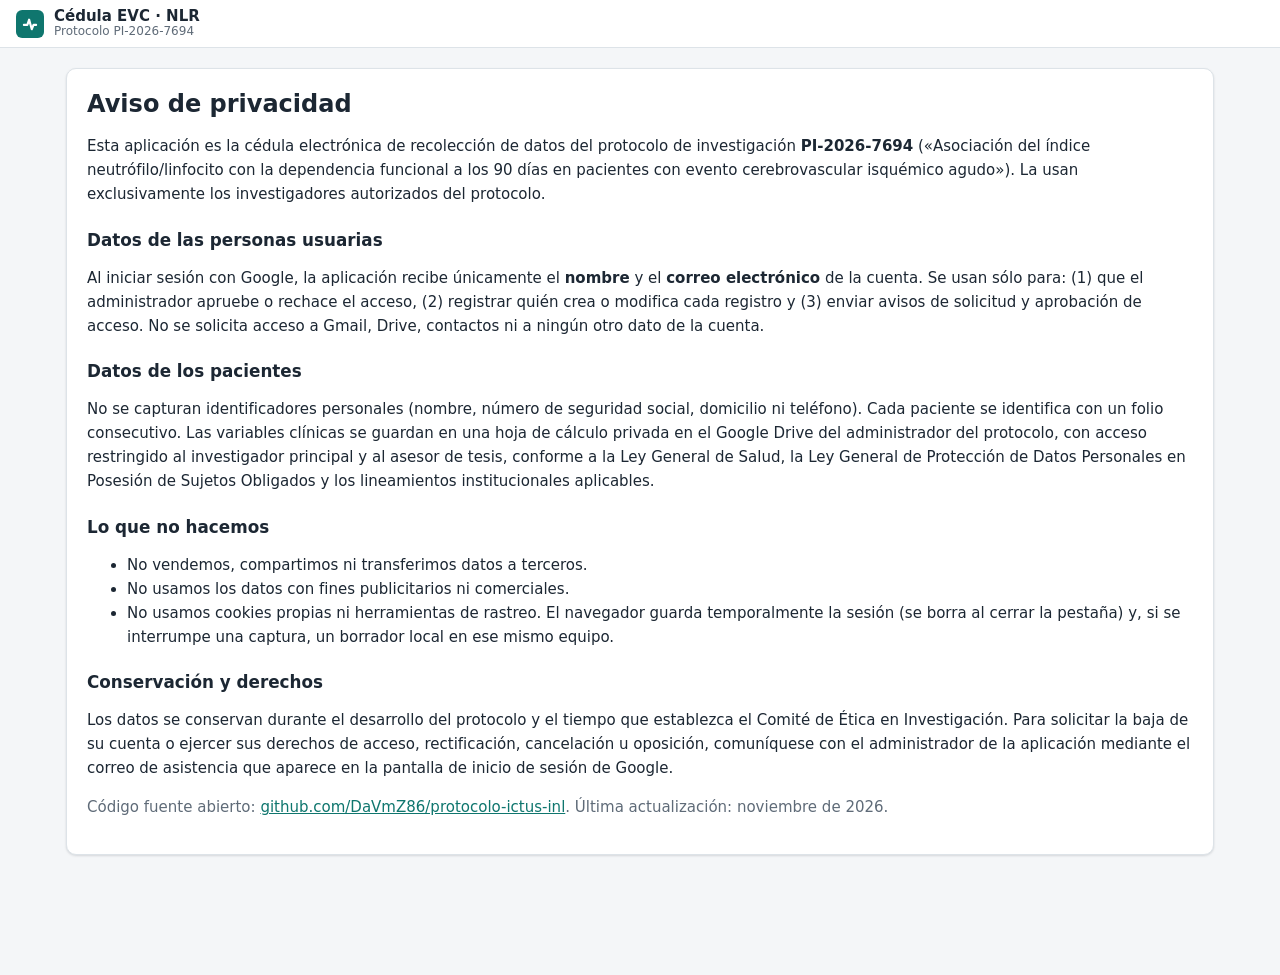
==== docs/privacidad.html @ a93ad0c1 "Aviso de privacidad y URL de la API de Apps Script Co-Authored-By: Claude Opus 5.5 <noreply@anthropi" ====
<!doctype html>
<html lang="es">
<head>
  <meta charset="utf-8">
  <meta name="viewport" content="width=device-width, initial-scale=1">
  <title>Aviso de privacidad · Cédula EVC</title>
  <link rel="stylesheet" href="css/estilos.css">
</head>
<body>
  <header class="barra">
    <a class="marca" href="./">
      <span class="logo" aria-hidden="true">
        <svg viewBox="0 0 32 32" width="28" height="28"><rect width="32" height="32" rx="7" fill="currentColor"/><path d="M9 17h4l2-6 3 11 2-5h3" stroke="#fff" stroke-width="2.4" fill="none" stroke-linecap="round" stroke-linejoin="round"/></svg>
      </span>
      <span class="marca-texto"><b>Cédula EVC · NLR</b><small>Protocolo PI-2026-7694</small></span>
    </a>
  </header>
  <main>
    <div class="tarjeta prosa">
      <h1>Aviso de privacidad</h1>
      <p>Esta aplicación es la cédula electrónica de recolección de datos del protocolo de investigación
        <b>PI-2026-7694</b> («Asociación del índice neutrófilo/linfocito con la dependencia funcional a los 90 días en pacientes
        con evento cerebrovascular isquémico agudo»). La usan exclusivamente los investigadores autorizados del protocolo.</p>

      <h3>Datos de las personas usuarias</h3>
      <p>Al iniciar sesión con Google, la aplicación recibe únicamente el <b>nombre</b> y el <b>correo electrónico</b> de la cuenta.
        Se usan sólo para: (1) que el administrador apruebe o rechace el acceso, (2) registrar quién crea o modifica cada registro
        y (3) enviar avisos de solicitud y aprobación de acceso. No se solicita acceso a Gmail, Drive, contactos ni a ningún otro dato de la cuenta.</p>

      <h3>Datos de los pacientes</h3>
      <p>No se capturan identificadores personales (nombre, número de seguridad social, domicilio ni teléfono). Cada paciente se identifica
        con un folio consecutivo. Las variables clínicas se guardan en una hoja de cálculo privada en el Google Drive del administrador del
        protocolo, con acceso restringido al investigador principal y al asesor de tesis, conforme a la Ley General de Salud, la Ley General de
        Protección de Datos Personales en Posesión de Sujetos Obligados y los lineamientos institucionales aplicables.</p>

      <h3>Lo que no hacemos</h3>
      <ul>
        <li>No vendemos, compartimos ni transferimos datos a terceros.</li>
        <li>No usamos los datos con fines publicitarios ni comerciales.</li>
        <li>No usamos cookies propias ni herramientas de rastreo. El navegador guarda temporalmente la sesión (se borra al cerrar la pestaña)
          y, si se interrumpe una captura, un borrador local en ese mismo equipo.</li>
      </ul>

      <h3>Conservación y derechos</h3>
      <p>Los datos se conservan durante el desarrollo del protocolo y el tiempo que establezca el Comité de Ética en Investigación.
        Para solicitar la baja de su cuenta o ejercer sus derechos de acceso, rectificación, cancelación u oposición, comuníquese con el
        administrador de la aplicación mediante el correo de asistencia que aparece en la pantalla de inicio de sesión de Google.</p>

      <p class="texto-tenue">Código fuente abierto: <a href="https://github.com/DaVmZ86/protocolo-ictus-inl">github.com/DaVmZ86/protocolo-ictus-inl</a>.
        Última actualización: noviembre de 2026.</p>
    </div>
  </main>
</body>
</html>
---- docs/css/estilos.css ----
/* Cédula EVC · NLR — estilos */
:root {
  --primario: #0f766e;
  --primario-oscuro: #0b5a54;
  --primario-claro: #e3f4f1;
  --fondo: #f4f6f8;
  --superficie: #ffffff;
  --borde: #dde3e8;
  --texto: #1c2733;
  --tenue: #5f6b78;
  --error: #b42318;
  --error-claro: #fdecea;
  --aviso: #9a5b00;
  --aviso-claro: #fff4e0;
  --ok: #157f3b;
  --ok-claro: #e6f6ec;
  --info: #1d5fbf;
  --info-claro: #e8f0fd;
  --radio: 10px;
  --sombra: 0 1px 2px rgba(16, 24, 40, .06), 0 1px 3px rgba(16, 24, 40, .08);
  color-scheme: light;
}

* { box-sizing: border-box; }
html { -webkit-text-size-adjust: 100%; }
body {
  margin: 0;
  font-family: system-ui, -apple-system, "Segoe UI", Roboto, "Helvetica Neue", Arial, sans-serif;
  font-size: 15px;
  line-height: 1.45;
  color: var(--texto);
  background: var(--fondo);
}
h1, h2, h3, h4 { line-height: 1.25; margin: 0 0 .5em; }
h1 { font-size: 1.5rem; }
h2 { font-size: 1.3rem; }
h3 { font-size: 1.05rem; margin-top: 1.4em; }
a { color: var(--primario); }
code { background: #eef1f4; padding: 1px 5px; border-radius: 4px; font-size: .9em; }
[hidden] { display: none !important; }

/* ---------- Barra superior ---------- */
.barra {
  position: sticky; top: 0; z-index: 20;
  display: flex; align-items: center; gap: 16px; flex-wrap: wrap;
  padding: 8px 16px;
  background: var(--superficie);
  border-bottom: 1px solid var(--borde);
}
.marca { display: flex; align-items: center; gap: 10px; text-decoration: none; color: var(--texto); }
.logo { color: var(--primario); display: flex; }
.marca-texto { display: flex; flex-direction: column; line-height: 1.15; }
.marca-texto small { color: var(--tenue); font-size: .75rem; }
.nav { display: flex; gap: 4px; flex-wrap: wrap; flex: 1; }
.nav a {
  padding: 7px 12px; border-radius: 8px; text-decoration: none; color: var(--tenue); font-weight: 500; white-space: nowrap;
}
.nav a:hover { background: var(--fondo); color: var(--texto); }
.nav a.activo { background: var(--primario-claro); color: var(--primario-oscuro); }
.contador {
  display: inline-block; min-width: 20px; padding: 0 6px; margin-left: 4px;
  border-radius: 10px; background: var(--error); color: #fff; font-size: .75rem; text-align: center;
}
.usuario { display: flex; align-items: center; gap: 10px; margin-left: auto; }
.usuario-nombre { color: var(--tenue); font-size: .85rem; max-width: 220px; overflow: hidden; text-overflow: ellipsis; white-space: nowrap; }

.banner-demo {
  padding: 8px 16px; background: var(--aviso-claro); color: var(--aviso);
  border-bottom: 1px solid #f3d9a8; font-size: .9rem; text-align: center;
}

main { max-width: 1180px; margin: 0 auto; padding: 20px 16px 120px; }

/* ---------- Tarjetas y botones ---------- */
.tarjeta {
  background: var(--superficie); border: 1px solid var(--borde); border-radius: var(--radio);
  padding: 20px; box-shadow: var(--sombra);
}
.tarjeta.login { max-width: 560px; margin: 6vh auto 0; text-align: center; }
.tarjeta.login h1 { margin-bottom: .3em; }
.titulo-protocolo { color: var(--tenue); font-size: .9rem; margin-top: 0; }
.pasos-login { text-align: left; margin: 18px auto; max-width: 420px; padding-left: 22px; }
.pasos-login li { margin: 4px 0; }
.boton-google { display: flex; justify-content: center; min-height: 44px; margin: 16px 0; }
.nota { color: var(--tenue); font-size: .82rem; margin-top: 18px; }
.acciones-centro { display: flex; gap: 10px; justify-content: center; flex-wrap: wrap; margin-top: 16px; }

.boton {
  display: inline-flex; align-items: center; justify-content: center; gap: 6px;
  padding: 9px 16px; border-radius: 8px; border: 1px solid transparent;
  font: inherit; font-weight: 600; cursor: pointer; text-decoration: none; white-space: nowrap;
}
.boton:disabled { opacity: .55; cursor: not-allowed; }
.boton.primario { background: var(--primario); color: #fff; }
.boton.primario:hover:not(:disabled) { background: var(--primario-oscuro); }
.boton.secundario { background: var(--superficie); color: var(--texto); border-color: var(--borde); }
.boton.secundario:hover:not(:disabled) { background: var(--fondo); }
.boton.peligro { background: var(--superficie); color: var(--error); border-color: #f0c4bf; }
.boton.chico { padding: 5px 10px; font-size: .85rem; }
.enlace { background: none; border: 0; padding: 0; color: var(--primario); font: inherit; font-size: .88rem; cursor: pointer; text-decoration: underline; }

.cabecera-vista { display: flex; align-items: center; justify-content: space-between; gap: 12px; flex-wrap: wrap; margin-bottom: 14px; }
.cabecera-vista h2 { margin: 0; }
.texto-tenue { color: var(--tenue); }

/* ---------- Resumen ---------- */
.tarjetas-resumen { display: grid; grid-template-columns: repeat(auto-fill, minmax(150px, 1fr)); gap: 10px; margin-bottom: 14px; }
.dato {
  background: var(--superficie); border: 1px solid var(--borde); border-radius: var(--radio); padding: 12px 14px;
}
.dato b { display: block; font-size: 1.45rem; line-height: 1.1; }
.dato span { color: var(--tenue); font-size: .8rem; }
.dato.destacado { border-color: #a9d8cf; background: var(--primario-claro); }
.dato.alerta { border-color: #f3d9a8; background: var(--aviso-claro); }

.filtros { display: flex; gap: 10px; flex-wrap: wrap; margin-bottom: 10px; }
.filtros input, .filtros select { flex: 1 1 220px; }

input[type=text], input[type=search], input[type=number], input[type=date], input[type=time], select, textarea {
  width: 100%; padding: 8px 10px; border: 1px solid #c9d2da; border-radius: 8px;
  font: inherit; color: var(--texto); background: #fff;
}
input:focus, select:focus, textarea:focus { outline: 2px solid #8fd3c7; outline-offset: 0; border-color: var(--primario); }
input[readonly] { background: #f1f4f6; color: var(--tenue); }
textarea { resize: vertical; }

/* ---------- Tablas ---------- */
.tabla-contenedor { overflow-x: auto; background: var(--superficie); border: 1px solid var(--borde); border-radius: var(--radio); }
.tabla { width: 100%; border-collapse: collapse; font-size: .9rem; }
.tabla th, .tabla td { padding: 9px 12px; text-align: left; border-bottom: 1px solid #edf0f3; white-space: nowrap; vertical-align: middle; }
.tabla th { background: #f8fafb; font-weight: 600; color: var(--tenue); font-size: .8rem; text-transform: uppercase; letter-spacing: .02em; }
.tabla tbody tr:last-child td { border-bottom: 0; }
.tabla tbody tr.clic { cursor: pointer; }
.tabla tbody tr.clic:hover { background: #f6fbfa; }
.tabla .vacio, .tabla .cargando { text-align: center; color: var(--tenue); padding: 26px; white-space: normal; }
.tabla.compacta td, .tabla.compacta th { padding: 6px 10px; white-space: normal; vertical-align: top; }
.tabla.compacta td:first-child { font-family: ui-monospace, Consolas, monospace; white-space: nowrap; }
.mini-barra { width: 70px; height: 6px; background: #e6eaee; border-radius: 3px; display: inline-block; vertical-align: middle; margin-right: 6px; overflow: hidden; }
.mini-barra span { display: block; height: 100%; background: var(--primario); }

.insignia {
  display: inline-block; padding: 2px 8px; border-radius: 999px; font-size: .75rem; font-weight: 600;
  background: #eef1f4; color: var(--tenue); vertical-align: middle;
}
.insignia.ok { background: var(--ok-claro); color: var(--ok); }
.insignia.aviso { background: var(--aviso-claro); color: var(--aviso); }
.insignia.error { background: var(--error-claro); color: var(--error); }
.insignia.info { background: var(--info-claro); color: var(--info); }
.insignia.primario { background: var(--primario-claro); color: var(--primario-oscuro); }

/* ---------- Formulario ---------- */
.cabecera-form { display: flex; align-items: center; gap: 14px; flex-wrap: wrap; margin-bottom: 10px; }
.cabecera-form h2 { margin: 0; flex: 1; }
.enlace-volver { text-decoration: none; font-weight: 600; }
.avance-global { display: flex; align-items: center; gap: 8px; color: var(--tenue); font-size: .85rem; }
.barra-avance { width: 140px; height: 8px; background: #e2e7eb; border-radius: 4px; overflow: hidden; }
.barra-avance span { display: block; height: 100%; width: 0; background: var(--primario); transition: width .2s; }

.indice-secciones {
  position: sticky; top: 57px; z-index: 10;
  display: flex; gap: 6px; overflow-x: auto; padding: 8px 0; margin-bottom: 8px;
  background: var(--fondo); scrollbar-width: none;
}
.indice-secciones::-webkit-scrollbar { display: none; }
.indice-secciones a {
  flex: none; padding: 5px 10px; border-radius: 999px; border: 1px solid var(--borde); background: var(--superficie);
  font-size: .8rem; text-decoration: none; color: var(--texto);
}
.indice-secciones a.completa { border-color: #9fd5c8; background: var(--primario-claro); }

.seccion {
  background: var(--superficie); border: 1px solid var(--borde); border-radius: var(--radio);
  margin-bottom: 14px; box-shadow: var(--sombra); scroll-margin-top: 110px;
}
.seccion > summary {
  display: flex; align-items: center; justify-content: space-between; gap: 10px;
  padding: 14px 18px; cursor: pointer; list-style: none; font-weight: 700;
}
.seccion > summary::-webkit-details-marker { display: none; }
.seccion > summary::after { content: '▾'; color: var(--tenue); margin-left: 6px; }
.seccion:not([open]) > summary::after { content: '▸'; }
.seccion > summary .titulo-sec { flex: 1; }
.campos {
  display: grid; grid-template-columns: repeat(auto-fill, minmax(250px, 1fr)); gap: 16px 22px;
  padding: 4px 18px 20px; border-top: 1px solid #edf0f3;
}
.grupo { grid-column: 1 / -1; margin: 12px 0 -4px; font-size: .85rem; text-transform: uppercase; letter-spacing: .03em; color: var(--primario-oscuro); }
.campo { display: flex; flex-direction: column; gap: 5px; min-width: 0; scroll-margin-top: 120px; }
.campo.fila { grid-column: 1 / -1; }
.etiqueta { font-weight: 600; font-size: .92rem; }
.etiqueta .insignia { margin-left: 4px; font-weight: 600; }
.ayuda { margin: 0; color: var(--tenue); font-size: .8rem; }
.msj-error { margin: 0; color: var(--error); font-size: .82rem; font-weight: 500; }
.campo.con-error input, .campo.con-error select, .campo.con-error textarea { border-color: var(--error); background: #fffafa; }
.campo.con-error .opciones { outline: 1px solid var(--error); outline-offset: 3px; border-radius: 6px; }
.campo.con-aviso .etiqueta::after { content: ' ⚠'; color: var(--aviso); }

.con-unidad { display: flex; align-items: center; gap: 8px; }
.con-unidad input { flex: 1; min-width: 0; }
.unidad { color: var(--tenue); font-size: .85rem; white-space: nowrap; }

.opciones { display: flex; flex-wrap: wrap; gap: 6px; }
.campo.fila .opciones.vertical { flex-direction: column; }
.opcion { position: relative; display: inline-flex; cursor: pointer; }
.opcion input { position: absolute; opacity: 0; pointer-events: none; }
.opcion span {
  display: inline-flex; align-items: baseline; gap: 6px;
  padding: 6px 12px; border: 1px solid #c9d2da; border-radius: 8px; background: #fff; font-size: .9rem;
  transition: background .1s, border-color .1s;
}
.opcion span b { font-family: ui-monospace, Consolas, monospace; color: var(--tenue); font-weight: 600; }
.opcion:hover span { border-color: var(--primario); }
.opcion input:checked + span { background: var(--primario); border-color: var(--primario); color: #fff; }
.opcion input:checked + span b { color: #d4f1eb; }
.opcion input:focus-visible + span { outline: 2px solid #8fd3c7; outline-offset: 1px; }

.valor-calculado {
  display: block; padding: 8px 10px; border-radius: 8px; background: #f1f6f5; border: 1px dashed #b8d9d2;
  font-weight: 600; min-height: 38px;
}
.valor-calculado.vacio { color: var(--tenue); font-weight: 400; }
.valor-calculado.alto { background: var(--aviso-claro); border-color: #f0cf95; color: var(--aviso); }

.aviso {
  display: flex; align-items: center; gap: 12px; flex-wrap: wrap;
  padding: 10px 14px; margin-bottom: 12px; border-radius: var(--radio);
  background: var(--info-claro); color: #173f78; border: 1px solid #c4d7f5;
}

.pie-guardar {
  position: fixed; left: 0; right: 0; bottom: 0; z-index: 15;
  display: flex; align-items: center; justify-content: flex-end; gap: 12px; flex-wrap: wrap;
  padding: 10px 16px; background: rgba(255, 255, 255, .97); border-top: 1px solid var(--borde);
  box-shadow: 0 -2px 8px rgba(16, 24, 40, .06);
}
.estado-guardado { color: var(--tenue); font-size: .85rem; }
.avisos-resumen {
  margin-right: auto; background: var(--aviso-claro); color: var(--aviso); border: 1px solid #f3d9a8;
  border-radius: 8px; padding: 6px 12px; font: inherit; font-size: .85rem; font-weight: 600; cursor: pointer;
}
.avisos-resumen.errores { background: var(--error-claro); color: var(--error); border-color: #f0c4bf; }

/* ---------- Modal ---------- */
.modal-fondo {
  position: fixed; inset: 0; z-index: 50; background: rgba(16, 24, 40, .45);
  display: flex; align-items: flex-start; justify-content: center; padding: 5vh 16px; overflow-y: auto;
}
.modal {
  width: 100%; max-width: 640px; background: var(--superficie); border-radius: 12px;
  box-shadow: 0 20px 40px rgba(16, 24, 40, .25);
}
.modal h3 { margin: 0; padding: 16px 20px; border-bottom: 1px solid var(--borde); }
.modal-cuerpo { padding: 16px 20px; }
.modal-pie { display: flex; justify-content: flex-end; gap: 10px; padding: 12px 20px; border-top: 1px solid var(--borde); flex-wrap: wrap; }
.lista-nihss { display: grid; gap: 6px; }
.fila-nihss { display: grid; grid-template-columns: 1fr 90px; gap: 10px; align-items: center; font-size: .9rem; }
.total-asistente { font-size: 1.1rem; margin-top: 12px; }
.pregunta-mrs { font-size: 1.05rem; font-weight: 600; margin: 8px 0 14px; }
.lista-avisos { margin: 0; padding-left: 20px; }
.lista-avisos li { margin: 6px 0; }
.lista-avisos a { cursor: pointer; }

/* ---------- Carga y toast ---------- */
.cargando-global {
  position: fixed; inset: 0; z-index: 60; background: rgba(244, 246, 248, .75);
  display: flex; align-items: center; justify-content: center; gap: 12px; font-weight: 600; color: var(--tenue);
}
.giro { width: 26px; height: 26px; border-radius: 50%; border: 3px solid #cfe4e0; border-top-color: var(--primario); animation: giro .8s linear infinite; }
@keyframes giro { to { transform: rotate(360deg); } }
.toast {
  position: fixed; left: 50%; bottom: 76px; transform: translateX(-50%); z-index: 70;
  max-width: min(92vw, 560px); padding: 11px 18px; border-radius: 10px;
  background: #1c2733; color: #fff; box-shadow: 0 8px 24px rgba(0, 0, 0, .2); font-weight: 500;
}
.toast.ok { background: var(--ok); }
.toast.error { background: var(--error); }

.prosa { line-height: 1.6; }
.prosa h3:first-child { margin-top: 0; }
.pasos-exportar li { margin: 10px 0; }
.pasos-exportar li > div { margin-top: 6px; }

@media (max-width: 640px) {
  body { font-size: 14.5px; }
  .barra { gap: 8px; padding: 8px 12px; }
  .nav { order: 3; flex-basis: 100%; overflow-x: auto; flex-wrap: nowrap; }
  .usuario-nombre { display: none; }
  main { padding: 14px 12px 120px; }
  .campos { grid-template-columns: 1fr; padding: 4px 14px 18px; }
  .indice-secciones { top: 98px; }
  .seccion { scroll-margin-top: 150px; }
  .barra-avance { width: 90px; }
  .pie-guardar { justify-content: space-between; }
  .estado-guardado { display: none; }
}
@media print {
  .barra, .pie-guardar, .indice-secciones, .banner-demo { display: none !important; }
  .seccion { break-inside: avoid; box-shadow: none; }
}
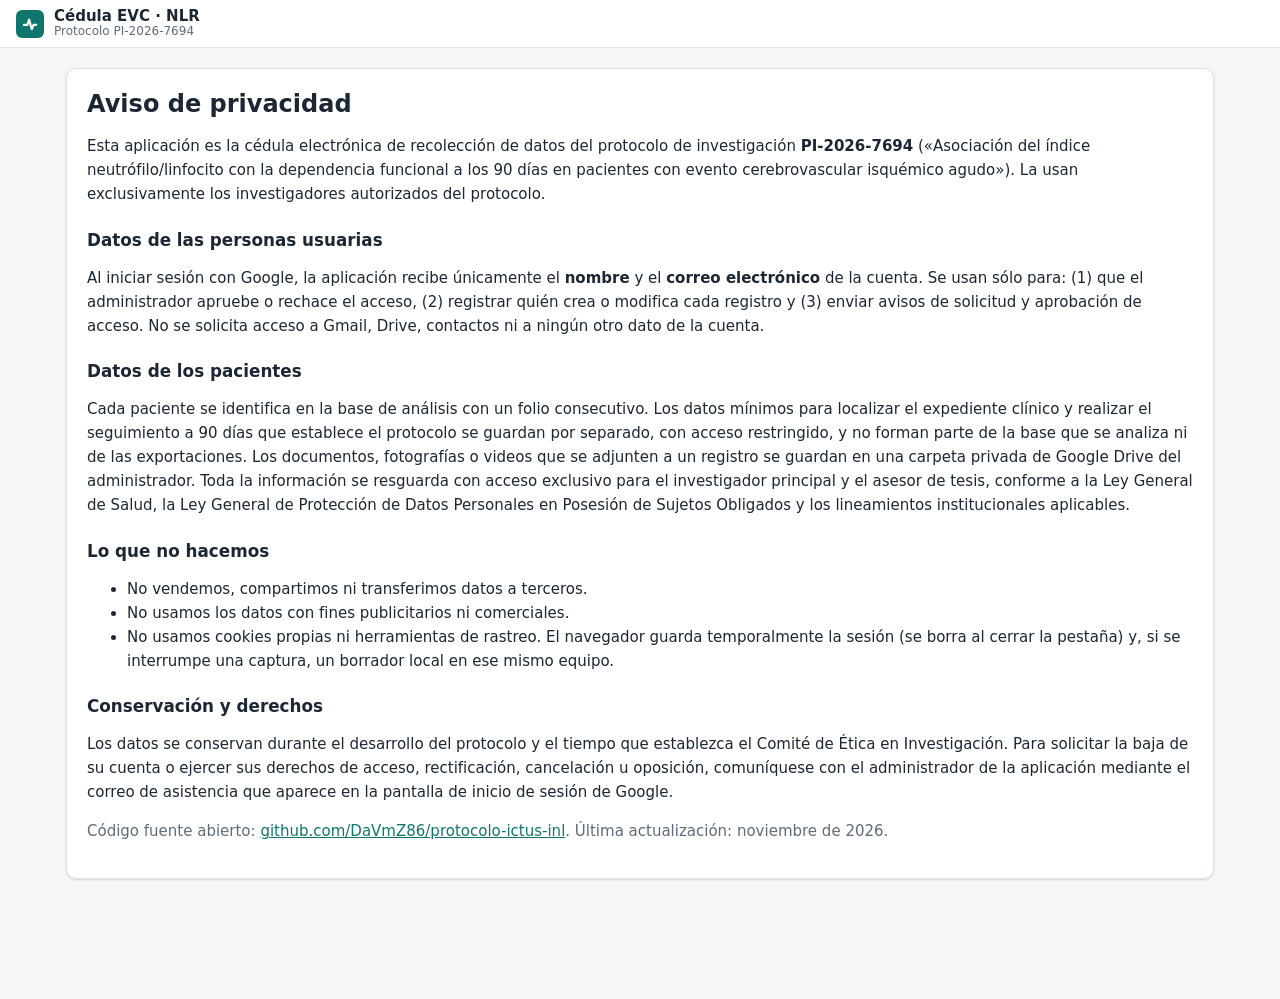
==== commit de237642: "Datos de localización confidenciales, adjuntos en Drive y eliminación de usuarios rechazados - Nombr" ====
--- a/docs/privacidad.html
+++ b/docs/privacidad.html
@@ -28,10 +28,12 @@
         y (3) enviar avisos de solicitud y aprobación de acceso. No se solicita acceso a Gmail, Drive, contactos ni a ningún otro dato de la cuenta.</p>
 
       <h3>Datos de los pacientes</h3>
-      <p>No se capturan identificadores personales (nombre, número de seguridad social, domicilio ni teléfono). Cada paciente se identifica
-        con un folio consecutivo. Las variables clínicas se guardan en una hoja de cálculo privada en el Google Drive del administrador del
-        protocolo, con acceso restringido al investigador principal y al asesor de tesis, conforme a la Ley General de Salud, la Ley General de
-        Protección de Datos Personales en Posesión de Sujetos Obligados y los lineamientos institucionales aplicables.</p>
+      <p>Cada paciente se identifica en la base de análisis con un folio consecutivo. Los datos mínimos para localizar el expediente clínico y
+        realizar el seguimiento a 90 días que establece el protocolo se guardan por separado, con acceso restringido, y no forman parte de la
+        base que se analiza ni de las exportaciones. Los documentos, fotografías o videos que se adjunten a un registro se guardan en una carpeta
+        privada de Google Drive del administrador. Toda la información se resguarda con acceso exclusivo para el investigador principal y el
+        asesor de tesis, conforme a la Ley General de Salud, la Ley General de Protección de Datos Personales en Posesión de Sujetos Obligados y
+        los lineamientos institucionales aplicables.</p>
 
       <h3>Lo que no hacemos</h3>
       <ul>
--- a/docs/css/estilos.css
+++ b/docs/css/estilos.css
@@ -82,6 +82,10 @@
 .pasos-login { text-align: left; margin: 18px auto; max-width: 420px; padding-left: 22px; }
 .pasos-login li { margin: 4px 0; }
 .boton-google { display: flex; justify-content: center; min-height: 44px; margin: 16px 0; }
+.boton-google:empty { min-height: 0; margin: 0; }
+.tarjeta.login .boton { margin: 6px 4px; }
+.aviso-navegador { text-align: left; margin: 14px 0 4px; font-size: .9rem; }
+.banner-demo a { margin-left: 8px; font-weight: 700; color: var(--primario-oscuro); }
 .nota { color: var(--tenue); font-size: .82rem; margin-top: 18px; }
 .acciones-centro { display: flex; gap: 10px; justify-content: center; flex-wrap: wrap; margin-top: 16px; }
 
@@ -280,6 +284,30 @@
 .pasos-exportar li { margin: 10px 0; }
 .pasos-exportar li > div { margin-top: 6px; }
 
+/* Datos de localización (confidenciales) */
+.campo-confidencial input { background: #fffaf4; border-color: #e8c9a0; }
+.en-mayusculas input { text-transform: uppercase; }
+.insignia.confidencial { background: #fdecea; color: #8a1c12; }
+.enlaces-tel { display: flex; gap: 6px; flex-wrap: wrap; }
+.enlaces-tel:empty { display: none; }
+
+/* Archivos adjuntos */
+.seccion.archivos { padding: 16px 18px 18px; }
+.archivos-cabecera { display: flex; align-items: baseline; gap: 10px; flex-wrap: wrap; margin-bottom: 10px; }
+.archivos-cabecera h3 { margin: 0; font-size: 1rem; }
+.archivos-cabecera span { font-size: .82rem; }
+#btn-adjuntar { cursor: pointer; }
+.lista-archivos { list-style: none; margin: 8px 0 0; padding: 0; }
+.lista-archivos:empty { display: none; }
+.archivo { display: flex; align-items: center; gap: 10px; padding: 8px 0; border-top: 1px solid #edf0f3; }
+.icono-archivo { font-size: 1.4rem; flex: none; }
+.archivo-info { flex: 1; min-width: 0; display: flex; flex-direction: column; gap: 2px; }
+.archivo-info a, .archivo-info b { overflow: hidden; text-overflow: ellipsis; white-space: nowrap; }
+.archivo-info small { color: var(--tenue); }
+.archivo.con-error .estado-subida { color: var(--error); font-weight: 600; }
+.barra-avance.ancha { width: 100%; margin-top: 4px; }
+.enlace-carpeta { display: inline-block; margin-top: 10px; font-size: .88rem; }
+
 @media (max-width: 640px) {
   body { font-size: 14.5px; }
   .barra { gap: 8px; padding: 8px 12px; }
